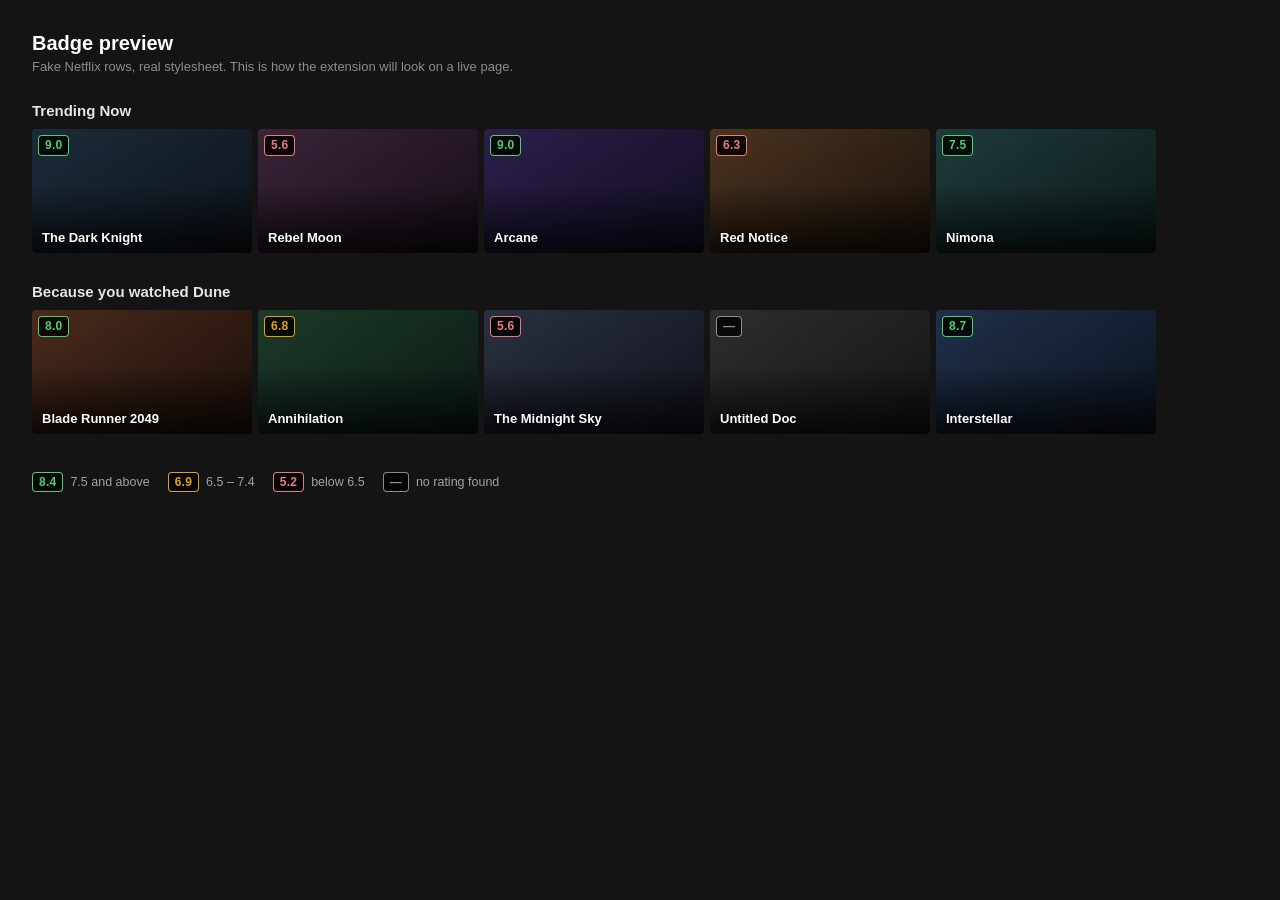
==== preview.html @ f259e7e5 "Add a local preview harness for the badge Netflix sits behind a login and the extension needs an API" ====
<!doctype html>
<html lang="en">
<head>
  <meta charset="utf-8">
  <title>Badge preview — IMDb Ratings for Netflix</title>

  <!-- The real stylesheet the extension injects. Nothing is duplicated here,
       so this page is always an honest preview of the shipping badge. -->
  <link rel="stylesheet" href="content.css">

  <style>
    /* Everything below only fakes Netflix's surroundings so the badge can be
       judged in context. None of it ships. */
    body {
      margin: 0;
      padding: 32px 0 48px;
      background: #141414;
      color: #fff;
      font-family: "Netflix Sans", Helvetica, Arial, sans-serif;
    }
    h1 { margin: 0 32px 4px; font-size: 20px; font-weight: 700; }
    .sub { margin: 0 32px 28px; font-size: 13px; color: #8c8c8c; }
    h2 { margin: 0 32px 10px; font-size: 15px; font-weight: 600; color: #e5e5e5; }
    .row { display: flex; gap: 6px; padding: 0 32px 30px; overflow-x: auto; }
    .title-card { flex: 0 0 220px; }
    .boxart-container {
      position: relative;
      aspect-ratio: 16 / 9;
      border-radius: 4px;
      overflow: hidden;
      display: flex;
      align-items: flex-end;
    }
    .art { position: absolute; inset: 0; }
    .name {
      position: relative;
      z-index: 2;
      padding: 8px 10px;
      font-size: 13px;
      font-weight: 600;
      text-shadow: 0 1px 4px rgba(0,0,0,.9);
    }
    .scrim { position: absolute; inset: 0; z-index: 1;
      background: linear-gradient(to top, rgba(0,0,0,.75), transparent 55%); }
    .legend { margin: 8px 32px 0; display: flex; gap: 18px; flex-wrap: wrap;
      font-size: 12.5px; color: #a3a3a3; align-items: center; }
    .legend .nrx-badge { position: static; }
    .legend span { display: inline-flex; align-items: center; gap: 7px; }
  </style>
</head>
<body>
  <h1>Badge preview</h1>
  <p class="sub">Fake Netflix rows, real stylesheet. This is how the extension will look on a live page.</p>

  <h2>Trending Now</h2>
  <div class="row" id="row-a"></div>

  <h2>Because you watched Dune</h2>
  <div class="row" id="row-b"></div>

  <div class="legend">
    <span><span class="nrx-badge" data-tier="high">8.4</span> 7.5 and above</span>
    <span><span class="nrx-badge" data-tier="mid">6.9</span> 6.5 – 7.4</span>
    <span><span class="nrx-badge" data-tier="low">5.2</span> below 6.5</span>
    <span><span class="nrx-badge" data-tier="unknown">—</span> no rating found</span>
  </div>

  <script>
    // Stand-in for what background.js returns from OMDb.
    const rows = {
      "row-a": [
        { name: "The Dark Knight",      rating: "9.0", art: "#1c2b3a,#0d1218" },
        { name: "Rebel Moon",           rating: "5.6", art: "#3a2438,#150d16" },
        { name: "Arcane",               rating: "9.0", art: "#2b1f4a,#120d21" },
        { name: "Red Notice",           rating: "6.3", art: "#4a3320,#1a120a" },
        { name: "Nimona",               rating: "7.5", art: "#1f3a3a,#0c1919" }
      ],
      "row-b": [
        { name: "Blade Runner 2049",    rating: "8.0", art: "#4a2a1c,#1a0f0a" },
        { name: "Annihilation",         rating: "6.8", art: "#1c3a2a,#0b1a12" },
        { name: "The Midnight Sky",     rating: "5.6", art: "#2a3040,#10131b" },
        { name: "Untitled Doc",         rating: null,  art: "#2e2e2e,#141414" },
        { name: "Interstellar",         rating: "8.7", art: "#20304a,#0c121d" }
      ]
    };

    const TIER_HIGH = 7.5, TIER_MID = 6.5;
    function tierFor(r) {
      const v = parseFloat(r);
      if (Number.isNaN(v)) return "unknown";
      if (v >= TIER_HIGH) return "high";
      if (v >= TIER_MID) return "mid";
      return "low";
    }

    for (const [rowId, items] of Object.entries(rows)) {
      const row = document.getElementById(rowId);
      for (const item of items) {
        const [c1, c2] = item.art.split(",");
        const card = document.createElement("div");
        card.className = "title-card";
        card.innerHTML = `
          <div class="boxart-container nrx-host">
            <div class="art" style="background:linear-gradient(145deg,${c1},${c2})"></div>
            <div class="scrim"></div>
            <div class="name">${item.name}</div>
          </div>`;
        const badge = document.createElement("div");
        badge.className = "nrx-badge";
        badge.dataset.tier = tierFor(item.rating);
        badge.textContent = item.rating ?? "—";
        card.querySelector(".boxart-container").appendChild(badge);
        row.appendChild(card);
      }
    }
  </script>
</body>
</html>
---- content.css ----
/* The badge sits on top of Netflix's own artwork, so everything here is
   defensive: high z-index, no pointer events (never steal a click from
   Netflix's hover preview), and a dark plate so it stays readable over
   whatever the poster happens to look like. */

.nrx-host {
  position: relative;
}

.nrx-badge {
  position: absolute;
  top: 6px;
  left: 6px;
  z-index: 5;

  padding: 2px 7px;
  border-radius: 4px;

  font-family: "Netflix Sans", Helvetica, Arial, sans-serif;
  font-size: 12px;
  font-weight: 700;
  line-height: 1.4;
  letter-spacing: 0.02em;
  font-variant-numeric: tabular-nums;

  background: rgba(0, 0, 0, 0.82);
  box-shadow: inset 0 0 0 1px currentColor;

  pointer-events: none;
  user-select: none;
}

/* Colour is the whole point: you should be able to scan a row without
   reading a single number. */
.nrx-badge[data-tier="high"]    { color: #46d369; }  /* worth it */
.nrx-badge[data-tier="mid"]     { color: #e5a00d; }  /* maybe */
.nrx-badge[data-tier="low"]     { color: #e87c78; }  /* skip */
.nrx-badge[data-tier="unknown"] { color: #8c8c8c; }  /* no rating found */
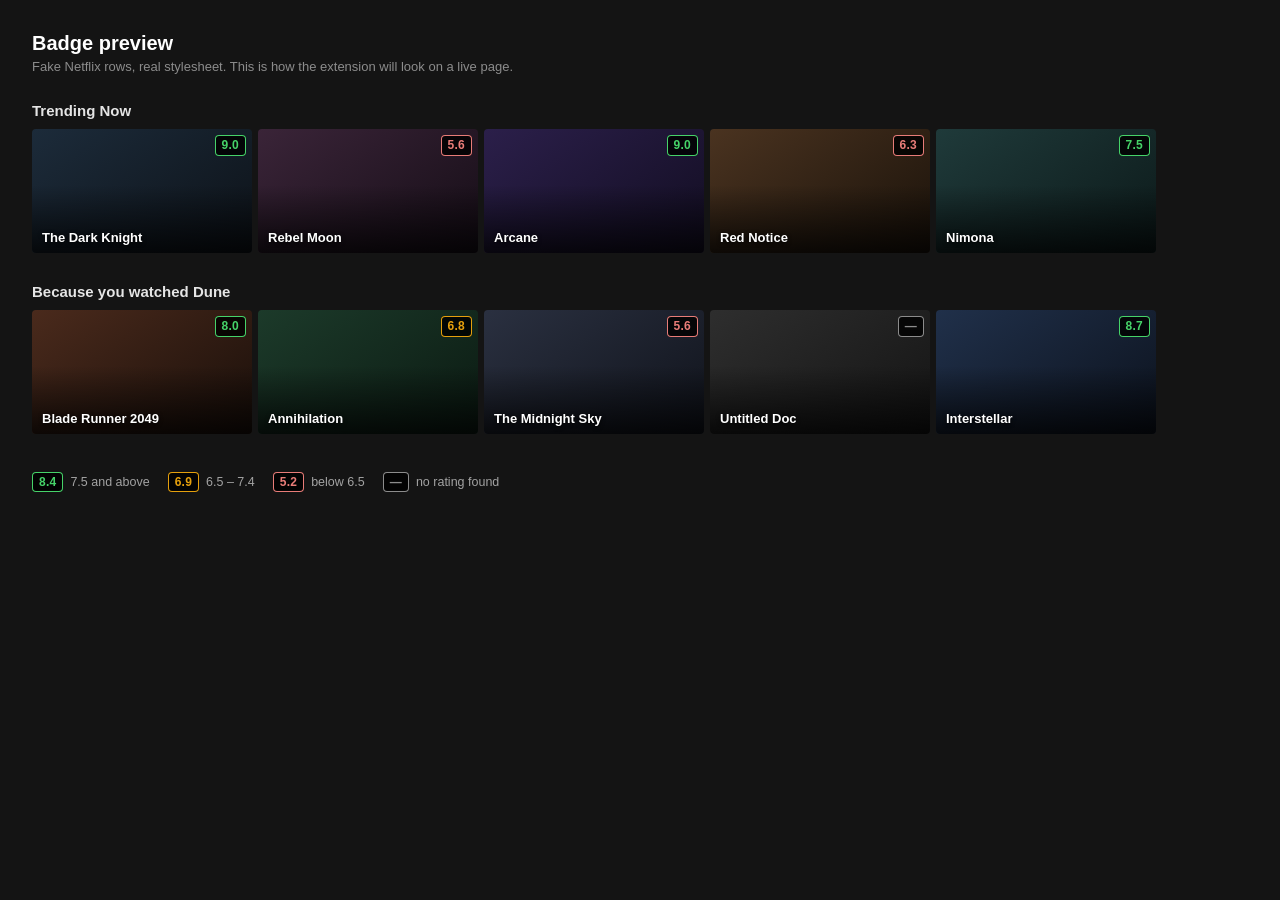
==== commit b28348ee: "Replace OMDb with IMDb's own dataset Coverage against 430 real Netflix titles goes from 86% to 98.8%" ====
--- a/preview.html
+++ b/preview.html
@@ -66,7 +66,7 @@
   </div>
 
   <script>
-    // Stand-in for what background.js returns from OMDb.
+    // Stand-in for what background.js returns from the IMDb dataset.
     const rows = {
       "row-a": [
         { name: "The Dark Knight",      rating: "9.0", art: "#1c2b3a,#0d1218" },
--- a/content.css
+++ b/content.css
@@ -1,7 +1,11 @@
 /* The badge sits on top of Netflix's own artwork, so everything here is
    defensive: high z-index, no pointer events (never steal a click from
    Netflix's hover preview), and a dark plate so it stays readable over
-   whatever the poster happens to look like. */
+   whatever the poster happens to look like.
+
+   Top-RIGHT is deliberate. Netflix puts its TOP 10 ribbon in the top-left
+   corner and its "New Season" / "Recently added" tags in the bottom-left, so
+   the right side is the only corner that stays clear. */
 
 .nrx-host {
   position: relative;
@@ -10,7 +14,7 @@
 .nrx-badge {
   position: absolute;
   top: 6px;
-  left: 6px;
+  right: 6px;
   z-index: 5;
 
   padding: 2px 7px;
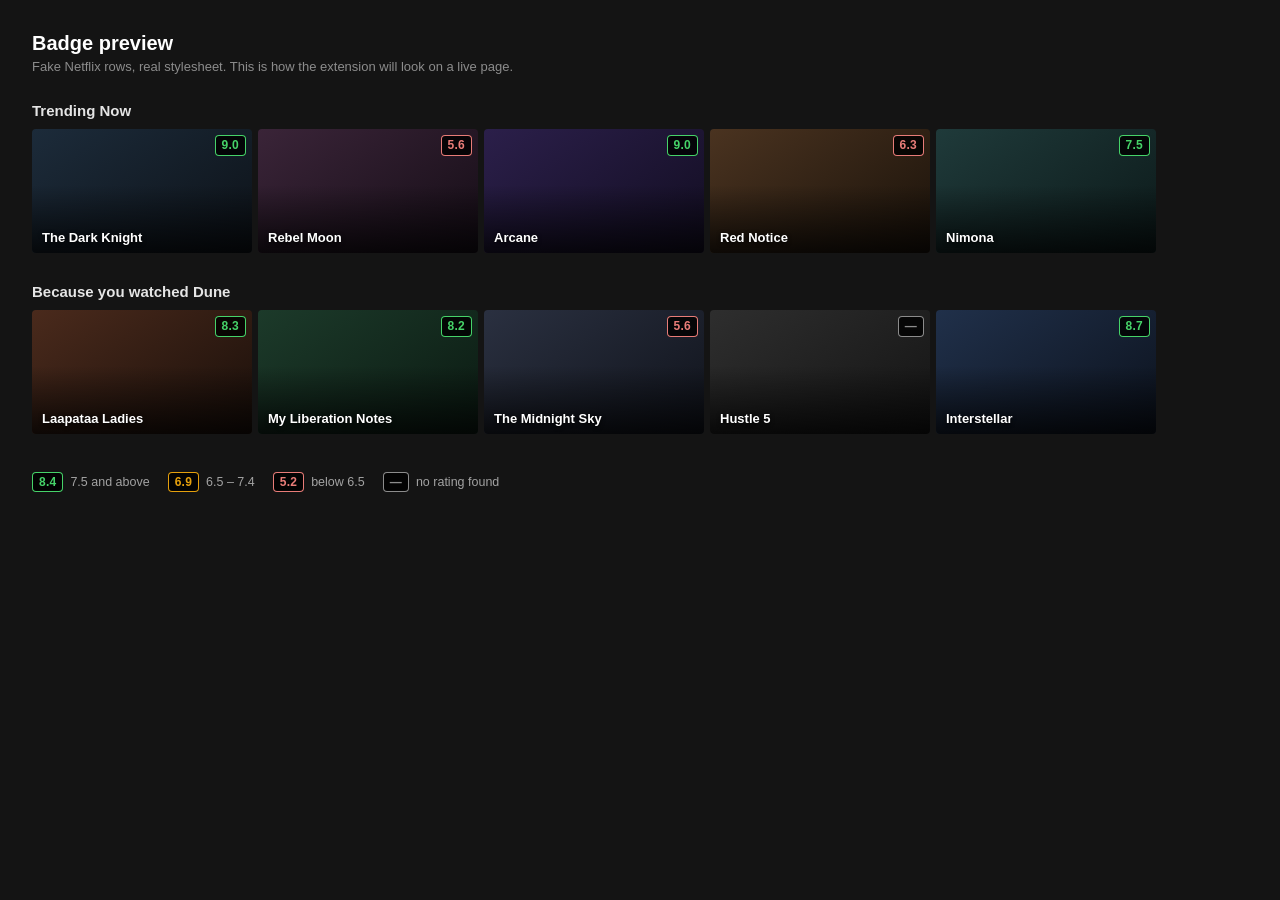
==== commit 2c3ef26c: "Replace the badge tooltip with one that actually appears The badge carried a title attribute, but co" ====
--- a/preview.html
+++ b/preview.html
@@ -69,20 +69,49 @@
     // Stand-in for what background.js returns from the IMDb dataset.
     const rows = {
       "row-a": [
-        { name: "The Dark Knight",      rating: "9.0", art: "#1c2b3a,#0d1218" },
-        { name: "Rebel Moon",           rating: "5.6", art: "#3a2438,#150d16" },
-        { name: "Arcane",               rating: "9.0", art: "#2b1f4a,#120d21" },
-        { name: "Red Notice",           rating: "6.3", art: "#4a3320,#1a120a" },
-        { name: "Nimona",               rating: "7.5", art: "#1f3a3a,#0c1919" }
+        { name: "The Dark Knight",      rating: "9.0", votes: 3012044, year: 2008, art: "#1c2b3a,#0d1218" },
+        { name: "Rebel Moon",           rating: "5.6", votes: 118203,  year: 2023, art: "#3a2438,#150d16" },
+        { name: "Arcane",               rating: "9.0", votes: 348912,  year: 2021, art: "#2b1f4a,#120d21" },
+        { name: "Red Notice",           rating: "6.3", votes: 244010,  year: 2021, art: "#4a3320,#1a120a" },
+        { name: "Nimona",               rating: "7.5", votes: 78221,   year: 2023, art: "#1f3a3a,#0c1919" }
       ],
       "row-b": [
-        { name: "Blade Runner 2049",    rating: "8.0", art: "#4a2a1c,#1a0f0a" },
-        { name: "Annihilation",         rating: "6.8", art: "#1c3a2a,#0b1a12" },
-        { name: "The Midnight Sky",     rating: "5.6", art: "#2a3040,#10131b" },
-        { name: "Untitled Doc",         rating: null,  art: "#2e2e2e,#141414" },
-        { name: "Interstellar",         rating: "8.7", art: "#20304a,#0c121d" }
+        { name: "Laapataa Ladies",      rating: "8.3", votes: 61964, year: 2023, label: "Lost Ladies", art: "#4a2a1c,#1a0f0a" },
+        { name: "My Liberation Notes",  rating: "8.2", votes: 7584,  year: 2022, label: "My Liberation Diary", art: "#1c3a2a,#0b1a12" },
+        { name: "The Midnight Sky",     rating: "5.6", votes: 92104, year: 2020, art: "#2a3040,#10131b" },
+        { name: "Hustle 5",             rating: null,  art: "#2e2e2e,#141414" },
+        { name: "Interstellar",         rating: "8.7", votes: 2284119, year: 2014, art: "#20304a,#0c121d" }
       ]
     };
+
+    // Mirrors the tooltip logic in content.js so the harness shows the real
+    // thing rather than an approximation of it.
+    let tipElement = null;
+    function ensureTip() {
+      if (tipElement && tipElement.isConnected) return tipElement;
+      tipElement = document.createElement("div");
+      tipElement.className = "nrx-tip";
+      tipElement.hidden = true;
+      document.body.appendChild(tipElement);
+      return tipElement;
+    }
+    function showTip(badge) {
+      const text = badge.dataset.tip;
+      if (!text) return;
+      const tip = ensureTip();
+      tip.textContent = text;
+      tip.hidden = false;
+      const anchor = badge.getBoundingClientRect();
+      const box = tip.getBoundingClientRect();
+      let left = anchor.left + anchor.width / 2 - box.width / 2;
+      left = Math.max(8, Math.min(left, window.innerWidth - box.width - 8));
+      let top = anchor.top - box.height - 8;
+      if (top < 8) top = anchor.bottom + 8;
+      tip.style.left = `${Math.round(left)}px`;
+      tip.style.top = `${Math.round(top)}px`;
+    }
+    function hideTip() { if (tipElement) tipElement.hidden = true; }
+    window.showTip = showTip; window.hideTip = hideTip;
 
     const TIER_HIGH = 7.5, TIER_MID = 6.5;
     function tierFor(r) {
@@ -109,6 +138,20 @@
         badge.className = "nrx-badge";
         badge.dataset.tier = tierFor(item.rating);
         badge.textContent = item.rating ?? "—";
+
+        if (item.rating) {
+          const bits = [`IMDb ${item.rating}`];
+          if (item.votes) bits.push(`${item.votes.toLocaleString()} votes`);
+          if (item.year) bits.push(String(item.year));
+          let tip = bits.join(" · ");
+          if (item.label) tip += `\n${item.label}  (closest match)`;
+          badge.dataset.tip = tip;
+        } else {
+          badge.dataset.tip = "No IMDb rating found";
+        }
+        badge.addEventListener("mouseenter", () => showTip(badge));
+        badge.addEventListener("mouseleave", hideTip);
+
         card.querySelector(".boxart-container").appendChild(badge);
         row.appendChild(card);
       }
--- a/content.css
+++ b/content.css
@@ -30,8 +30,44 @@
   background: rgba(0, 0, 0, 0.82);
   box-shadow: inset 0 0 0 1px currentColor;
 
+  /* The badge must take pointer events or it can never be hovered — the
+     tooltip below depends on it. It sits inside the card's own anchor, so a
+     hover still counts as hovering the card and Netflix's preview is
+     unaffected, and a click just falls through to the card as before. */
+  pointer-events: auto;
+  user-select: none;
+  cursor: default;
+}
+
+/* Our own tooltip rather than a native title attribute. Native tooltips wait
+   about a second, by which time Netflix has expanded the card out from under
+   the cursor. This one appears instantly and is rendered to <body> with a
+   fixed position, so Netflix's overlays can't clip or cover it. */
+.nrx-tip {
+  position: fixed;
+  z-index: 2147483647;
+  max-width: 260px;
+  padding: 7px 10px;
+  border-radius: 5px;
+  background: #000;
+  box-shadow: 0 4px 14px rgba(0, 0, 0, .6), inset 0 0 0 1px #333;
+  color: #f2f2f2;
+  font-family: "Netflix Sans", Helvetica, Arial, sans-serif;
+  font-size: 12px;
+  line-height: 1.45;
+  white-space: pre-line;
   pointer-events: none;
-  user-select: none;
+}
+
+.nrx-tip[hidden] { display: none; }
+
+.nrx-tip b {
+  font-weight: 700;
+  font-variant-numeric: tabular-nums;
+}
+
+.nrx-tip .nrx-alias {
+  color: #e5a00d;
 }
 
 /* Colour is the whole point: you should be able to scan a row without
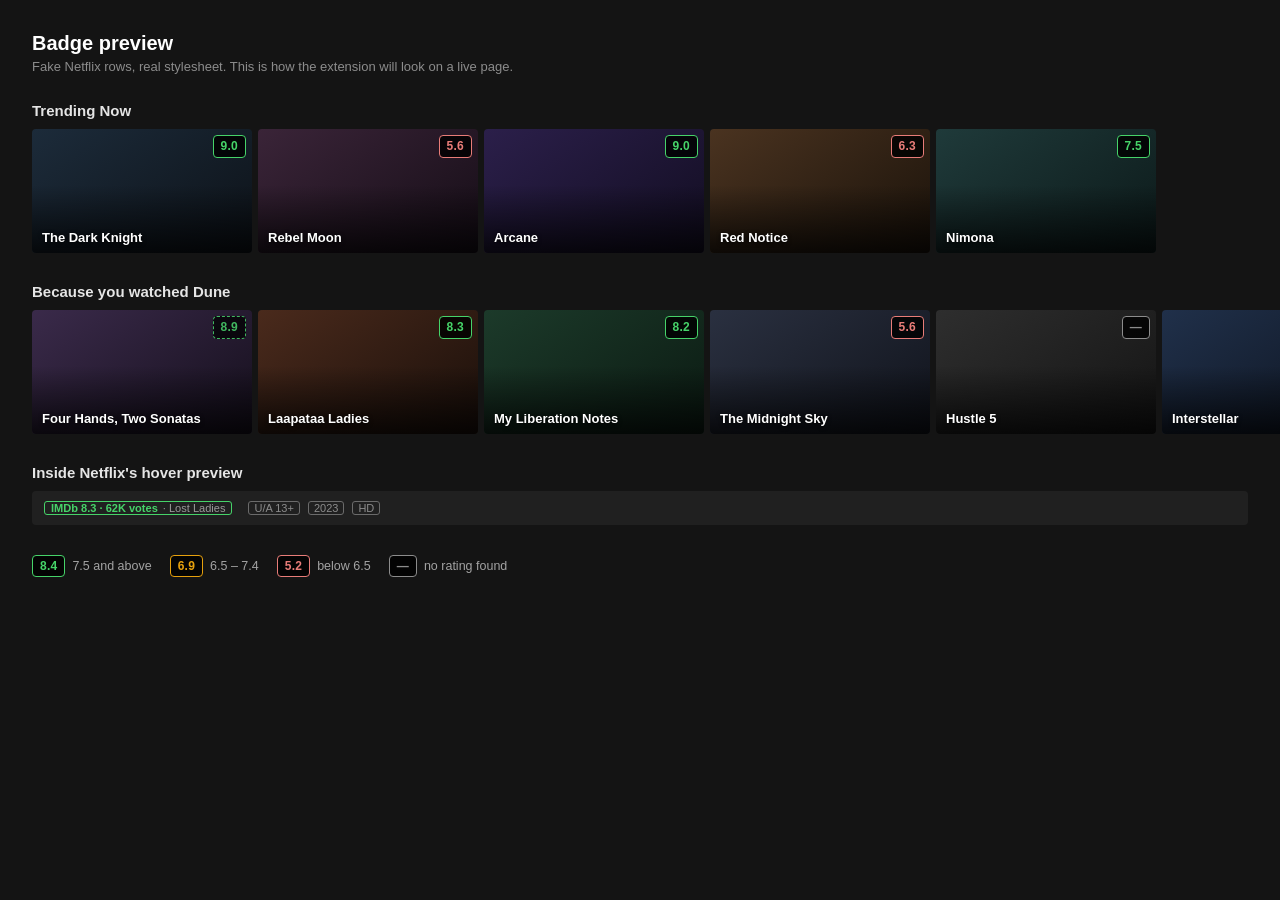
==== commit f17bedc3: "Flag thin ratings, and put the score inside the hover preview Two problems, one cause: the badge was" ====
--- a/preview.html
+++ b/preview.html
@@ -42,6 +42,13 @@
     }
     .scrim { position: absolute; inset: 0; z-index: 1;
       background: linear-gradient(to top, rgba(0,0,0,.75), transparent 55%); }
+    .metarow {
+      margin: 0 32px 30px; padding: 10px 12px;
+      background: #202020; border-radius: 4px;
+      display: flex; align-items: center; gap: 8px;
+      color: #d2d2d2; font-size: 13px;
+    }
+    .metarow .mr-dim { color: #8c8c8c; border: 1px solid #6b6b6b; padding: 0 5px; border-radius: 3px; font-size: 11px; }
     .legend { margin: 8px 32px 0; display: flex; gap: 18px; flex-wrap: wrap;
       font-size: 12.5px; color: #a3a3a3; align-items: center; }
     .legend .nrx-badge { position: static; }
@@ -58,6 +65,9 @@
   <h2>Because you watched Dune</h2>
   <div class="row" id="row-b"></div>
 
+  <h2>Inside Netflix's hover preview</h2>
+  <div class="metarow" id="metarow"></div>
+
   <div class="legend">
     <span><span class="nrx-badge" data-tier="high">8.4</span> 7.5 and above</span>
     <span><span class="nrx-badge" data-tier="mid">6.9</span> 6.5 – 7.4</span>
@@ -66,6 +76,13 @@
   </div>
 
   <script>
+    function shortVotes(v) {
+      if (v >= 1000000) return (v / 1000000).toFixed(1) + "M";
+      if (v >= 1000) return Math.round(v / 1000) + "K";
+      return String(v);
+    }
+    const LOW_VOTE_THRESHOLD = 1000;
+
     // Stand-in for what background.js returns from the IMDb dataset.
     const rows = {
       "row-a": [
@@ -76,6 +93,7 @@
         { name: "Nimona",               rating: "7.5", votes: 78221,   year: 2023, art: "#1f3a3a,#0c1919" }
       ],
       "row-b": [
+        { name: "Four Hands, Two Sonatas", rating: "8.9", votes: 74, year: 2025, art: "#3a2a4a,#150f1c" },
         { name: "Laapataa Ladies",      rating: "8.3", votes: 61964, year: 2023, label: "Lost Ladies", art: "#4a2a1c,#1a0f0a" },
         { name: "My Liberation Notes",  rating: "8.2", votes: 7584,  year: 2022, label: "My Liberation Diary", art: "#1c3a2a,#0b1a12" },
         { name: "The Midnight Sky",     rating: "5.6", votes: 92104, year: 2020, art: "#2a3040,#10131b" },
@@ -149,6 +167,7 @@
         } else {
           badge.dataset.tip = "No IMDb rating found";
         }
+        if (item.votes && item.votes < LOW_VOTE_THRESHOLD) badge.dataset.confidence = "low";
         badge.addEventListener("mouseenter", () => showTip(badge));
         badge.addEventListener("mouseleave", hideTip);
 
@@ -156,6 +175,28 @@
         row.appendChild(card);
       }
     }
+    // The metadata row Netflix builds inside its hover preview, with our chip
+    // sitting in it the way the real one does.
+    (function buildMetaRow() {
+      const row = document.getElementById("metarow");
+      const chip = document.createElement("span");
+      chip.className = "nrx-chip";
+      chip.dataset.tier = "high";
+      chip.dataset.rating = "8.3";
+      chip.textContent = "IMDb 8.3 · 62K votes";
+      const alias = document.createElement("span");
+      alias.className = "nrx-chip-alias";
+      alias.textContent = "· Lost Ladies";
+      chip.appendChild(alias);
+
+      row.appendChild(chip);
+      for (const bit of ["U/A 13+", "2023", "HD"]) {
+        const s = document.createElement("span");
+        s.className = "mr-dim";
+        s.textContent = bit;
+        row.appendChild(s);
+      }
+    })();
   </script>
 </body>
 </html>
--- a/content.css
+++ b/content.css
@@ -28,7 +28,8 @@
   font-variant-numeric: tabular-nums;
 
   background: rgba(0, 0, 0, 0.82);
-  box-shadow: inset 0 0 0 1px currentColor;
+  border: 1px solid currentColor;
+  box-sizing: border-box;
 
   /* The badge must take pointer events or it can never be hovered — the
      tooltip below depends on it. It sits inside the card's own anchor, so a
@@ -70,9 +71,53 @@
   color: #e5a00d;
 }
 
+/* A dashed outline means the rating rests on very few votes — an 8.9 from 74
+   people should not look like an 8.7 from 2.3 million. In practice it also
+   catches bad matches: a famous series showing 90 votes has resolved to the
+   wrong entry, and the dash is the tell. */
+.nrx-badge[data-confidence="low"] {
+  border-style: dashed;
+  opacity: 0.85;
+}
+
 /* Colour is the whole point: you should be able to scan a row without
    reading a single number. */
 .nrx-badge[data-tier="high"]    { color: #46d369; }  /* worth it */
 .nrx-badge[data-tier="mid"]     { color: #e5a00d; }  /* maybe */
 .nrx-badge[data-tier="low"]     { color: #e87c78; }  /* skip */
 .nrx-badge[data-tier="unknown"] { color: #8c8c8c; }  /* no rating found */
+
+
+/* --- the rating inside Netflix's hover preview ---------------------------
+   Netflix replaces the card with a mini-player on hover, taking the badge with
+   it, so the rating is restated in the preview's own metadata row alongside
+   the maturity rating and season count. Styled to sit in that row as though it
+   belonged there, because visually it does. */
+.nrx-chip {
+  display: inline-flex;
+  align-items: baseline;
+  margin-right: 8px;
+  padding: 0 6px;
+  border: 1px solid currentColor;
+  border-radius: 3px;
+  font-size: 0.85em;
+  font-weight: 600;
+  font-variant-numeric: tabular-nums;
+  white-space: nowrap;
+  vertical-align: middle;
+}
+
+.nrx-chip[data-confidence="low"] { border-style: dashed; }
+
+.nrx-chip[data-tier="high"]    { color: #46d369; }
+.nrx-chip[data-tier="mid"]     { color: #e5a00d; }
+.nrx-chip[data-tier="low"]     { color: #e87c78; }
+.nrx-chip[data-tier="unknown"] { color: #8c8c8c; }
+
+/* The IMDb title, when it differs from the name Netflix shows. Muted so it
+   reads as a footnote rather than competing with the score. */
+.nrx-chip-alias {
+  margin-left: 5px;
+  color: #9a9a9a;
+  font-weight: 400;
+}
